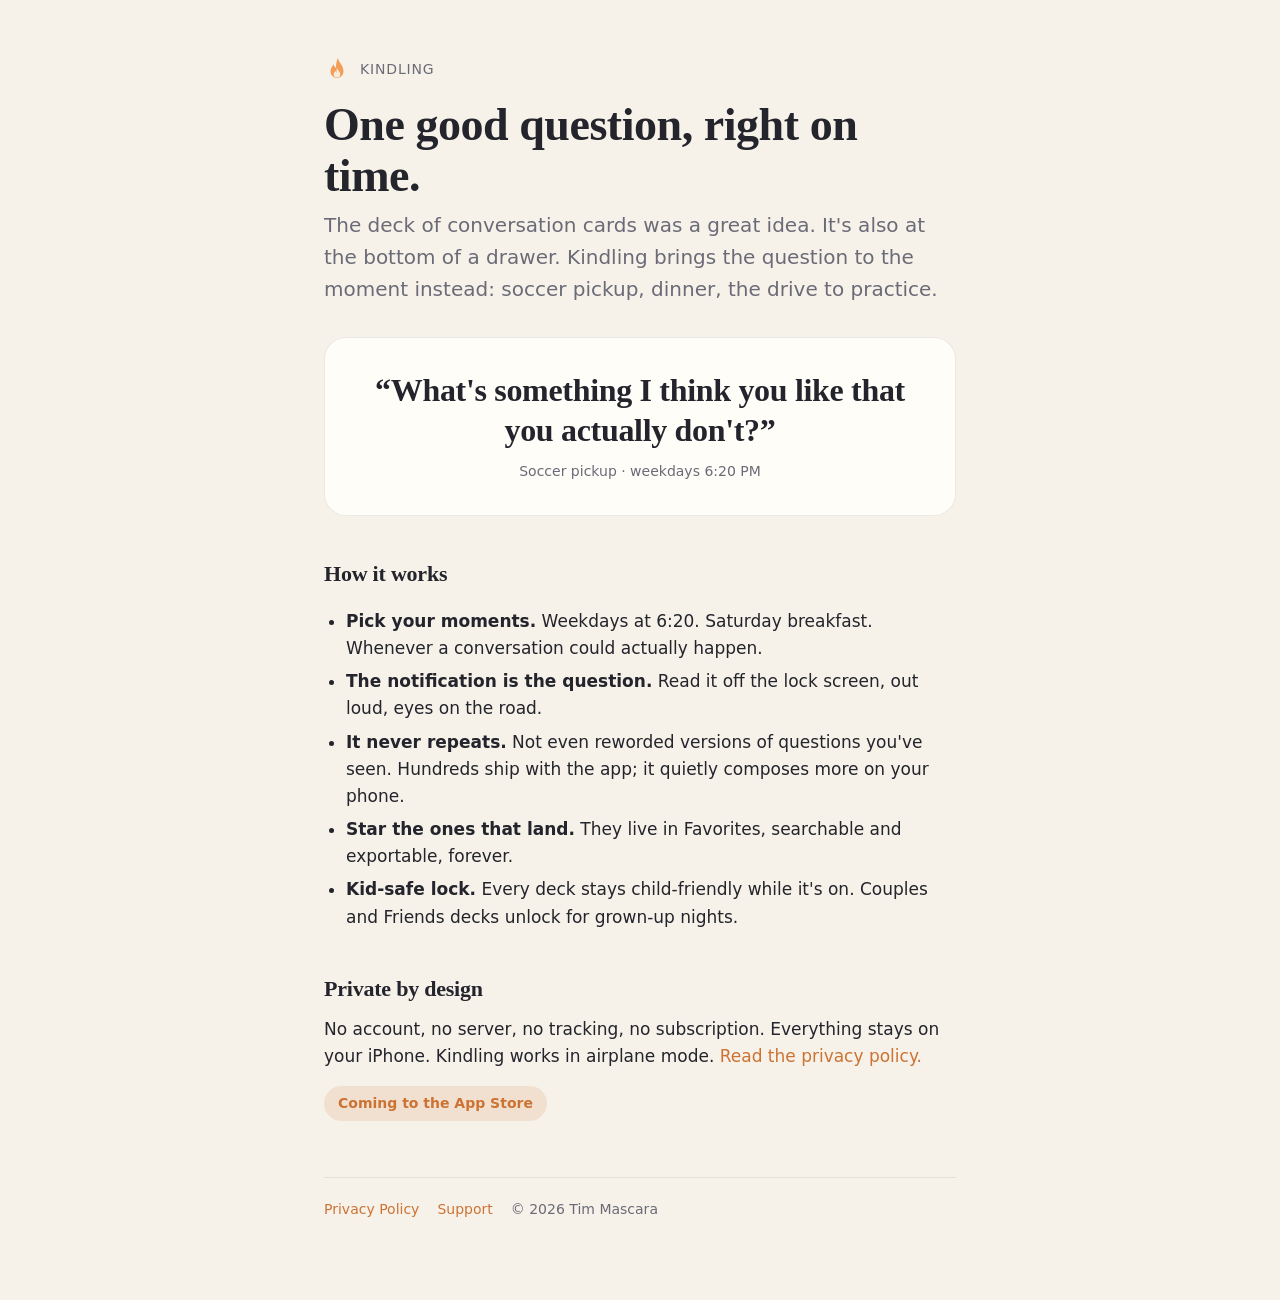
==== index.html @ 1b10a24b "Add Kindling website: home, privacy policy, support, and GitHub Pages publishing Co-Authored-By: Cla" ====
<!doctype html><html lang="en"><head><meta charset="utf-8"><meta name="viewport" content="width=device-width,initial-scale=1">
<title>Kindling — one good question, on time</title>
<meta name="description" content="Kindling is an iPhone app that delivers one great conversation question to your lock screen at the moment the conversation can actually happen.">
<link rel="stylesheet" href="style.css"></head><body><main>
<div class="brand"><svg class="flame" viewBox="0 0 64 64" aria-hidden="true"><path fill="#f29e59" d="M34 4c2 12 14 18 14 34a16 16 0 0 1-32 0c0-9 5-13 8-18 1 6 3 8 6 9-2-9 2-18 4-25z"/><path fill="#f7ecd9" d="M32 30c3 6 8 9 8 15a8 8 0 0 1-16 0c0-4 2-6 4-9 .5 3 1.5 4 3 5-1-4 0-8 1-11z"/></svg> Kindling</div>
<h1>One good question, right on time.</h1>
<p class="lede">The deck of conversation cards was a great idea. It's also at the bottom of a drawer. Kindling brings the question to the moment instead: soccer pickup, dinner, the drive to practice.</p>
<div class="card"><p class="q">“What's something I think you like that you actually don't?”</p><p class="sub">Soccer pickup · weekdays 6:20 PM</p></div>
<h2>How it works</h2>
<ul>
<li><strong>Pick your moments.</strong> Weekdays at 6:20. Saturday breakfast. Whenever a conversation could actually happen.</li>
<li><strong>The notification is the question.</strong> Read it off the lock screen, out loud, eyes on the road.</li>
<li><strong>It never repeats.</strong> Not even reworded versions of questions you've seen. Hundreds ship with the app; it quietly composes more on your phone.</li>
<li><strong>Star the ones that land.</strong> They live in Favorites, searchable and exportable, forever.</li>
<li><strong>Kid-safe lock.</strong> Every deck stays child-friendly while it's on. Couples and Friends decks unlock for grown-up nights.</li>
</ul>
<h2>Private by design</h2>
<p>No account, no server, no tracking, no subscription. Everything stays on your iPhone. Kindling works in airplane mode. <a href="privacy.html">Read the privacy policy.</a></p>
<p><span class="pill">Coming to the App Store</span></p>
<footer><a href="privacy.html">Privacy Policy</a><a href="support.html">Support</a><span>© 2026 Tim Mascara</span></footer>
</main></body></html>
---- style.css ----
:root{--bg:#f7f2e9;--surface:#fffdf8;--ink:#23242c;--ink2:#6b6b78;--ember:#cc7333;--ember-soft:rgba(204,115,51,.14);--hair:rgba(0,0,0,.08)}
@media (prefers-color-scheme:dark){:root{--bg:#14151c;--surface:#20212b;--ink:#f2ede1;--ink2:#9ea0b2;--ember:#f29e59;--ember-soft:rgba(242,158,89,.16);--hair:rgba(255,255,255,.10)}}
*{box-sizing:border-box}html{color-scheme:light dark}
body{margin:0;background:var(--bg);color:var(--ink);font:17px/1.6 -apple-system,BlinkMacSystemFont,"SF Pro Text",Inter,system-ui,sans-serif;-webkit-font-smoothing:antialiased}
main{max-width:680px;margin:0 auto;padding:56px 24px 80px}
h1,h2,.q{font-family:"New York","Iowan Old Style",Georgia,serif;font-weight:600;letter-spacing:-.01em}
h1{font-size:clamp(34px,6vw,46px);line-height:1.1;margin:18px 0 8px}
h2{font-size:22px;margin:40px 0 10px}
p{margin:0 0 16px}a{color:var(--ember);text-decoration:none}a:hover{text-decoration:underline}
.brand{display:flex;align-items:center;gap:10px;color:var(--ink2);font-size:14px;letter-spacing:.06em;text-transform:uppercase}
.flame{width:26px;height:26px}
.lede{font-size:20px;color:var(--ink2)}
.card{background:var(--surface);border:1px solid var(--hair);border-radius:22px;padding:32px 28px;margin:32px 0}
.q{font-size:clamp(24px,4.4vw,32px);line-height:1.25;margin:0 0 10px;text-align:center}
.sub{text-align:center;color:var(--ink2);font-size:14px;margin:0}
ul{padding-left:22px}li{margin:6px 0}
.pill{display:inline-block;background:var(--ember-soft);color:var(--ember);border-radius:999px;padding:6px 14px;font-size:14px;font-weight:600}
footer{margin-top:56px;padding-top:20px;border-top:1px solid var(--hair);color:var(--ink2);font-size:14px;display:flex;gap:18px;flex-wrap:wrap}
.meta{color:var(--ink2);font-size:14px}
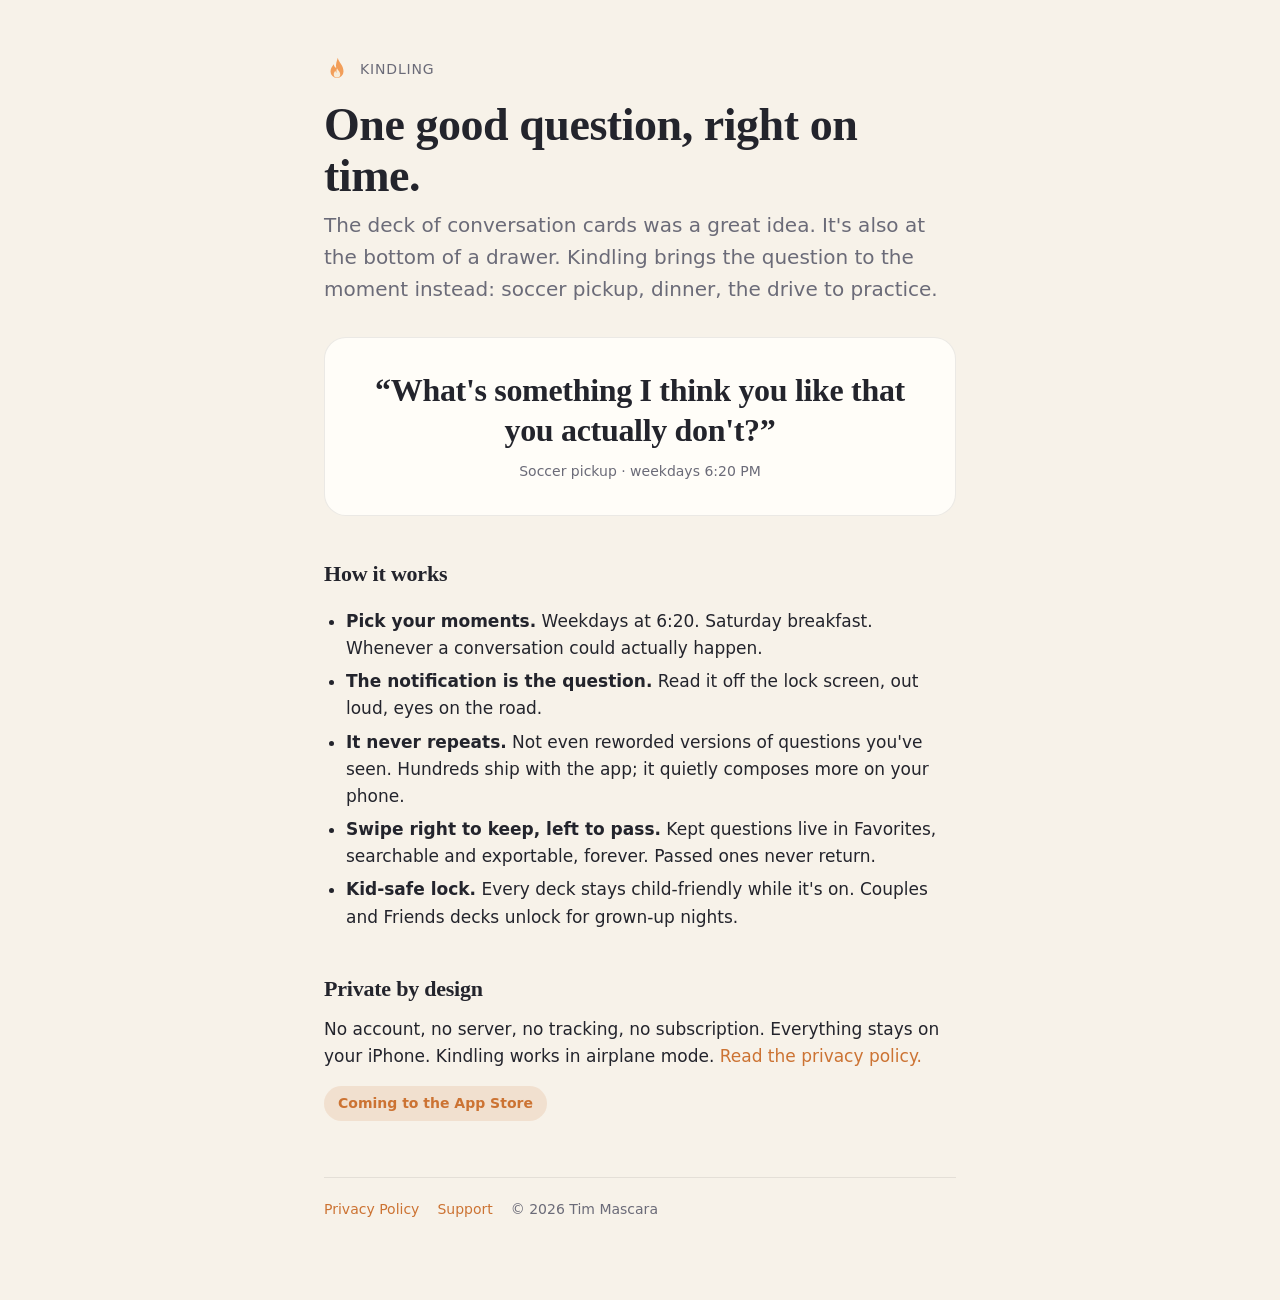
==== commit 3e1eaf8a: "Describe swiping on the home and support pages Co-Authored-By: Claude Fable 5.1 <noreply@anthropic.c" ====
--- a/index.html
+++ b/index.html
@@ -11,7 +11,7 @@
 <li><strong>Pick your moments.</strong> Weekdays at 6:20. Saturday breakfast. Whenever a conversation could actually happen.</li>
 <li><strong>The notification is the question.</strong> Read it off the lock screen, out loud, eyes on the road.</li>
 <li><strong>It never repeats.</strong> Not even reworded versions of questions you've seen. Hundreds ship with the app; it quietly composes more on your phone.</li>
-<li><strong>Star the ones that land.</strong> They live in Favorites, searchable and exportable, forever.</li>
+<li><strong>Swipe right to keep, left to pass.</strong> Kept questions live in Favorites, searchable and exportable, forever. Passed ones never return.</li>
 <li><strong>Kid-safe lock.</strong> Every deck stays child-friendly while it's on. Couples and Friends decks unlock for grown-up nights.</li>
 </ul>
 <h2>Private by design</h2>
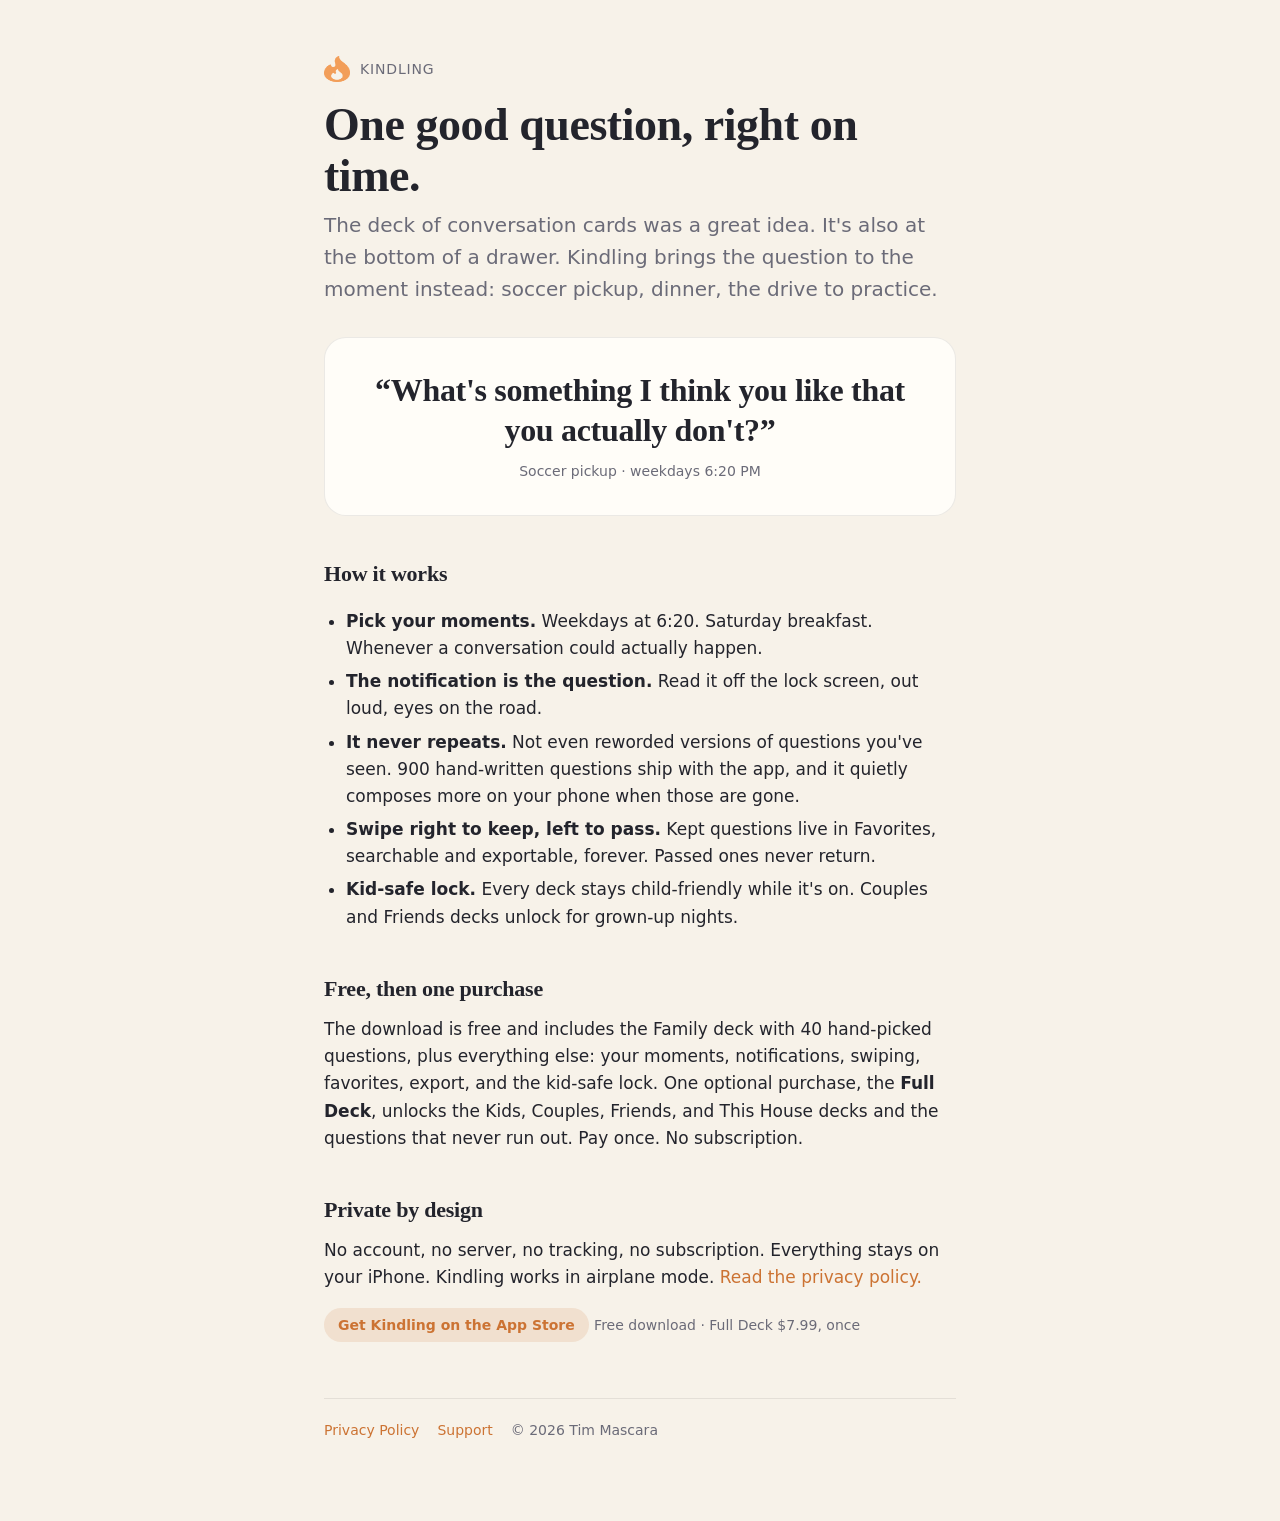
==== commit e7506f8b: "Match the app's flame, add pricing, App Store link, smart banner, and social preview - Brand flame i" ====
--- a/index.html
+++ b/index.html
@@ -1,8 +1,8 @@
 <!doctype html><html lang="en"><head><meta charset="utf-8"><meta name="viewport" content="width=device-width,initial-scale=1">
-<title>Kindling — one good question, on time</title>
-<meta name="description" content="Kindling is an iPhone app that delivers one great conversation question to your lock screen at the moment the conversation can actually happen.">
-<link rel="stylesheet" href="style.css"></head><body><main>
-<div class="brand"><svg class="flame" viewBox="0 0 64 64" aria-hidden="true"><path fill="#f29e59" d="M34 4c2 12 14 18 14 34a16 16 0 0 1-32 0c0-9 5-13 8-18 1 6 3 8 6 9-2-9 2-18 4-25z"/><path fill="#f7ecd9" d="M32 30c3 6 8 9 8 15a8 8 0 0 1-16 0c0-4 2-6 4-9 .5 3 1.5 4 3 5-1-4 0-8 1-11z"/></svg> Kindling</div>
+<title>Kindling: Family Questions — conversation starters, on time</title>
+<meta name="description" content="Kindling is an iPhone app that delivers one great conversation question to your lock screen at the moment the conversation can actually happen. 900 hand-written questions for families, kids, couples, and friends. Free to download, one purchase, no subscription.">
+<link rel="icon" type="image/png" href="favicon.png"><link rel="apple-touch-icon" href="apple-touch-icon.png"><meta name="apple-itunes-app" content="app-id=6812940341"><meta property="og:title" content="Kindling: Family Questions"><meta property="og:description" content="One great conversation question, delivered to your lock screen at the moment it can actually happen. Never repeats. No account, no subscription."><meta property="og:image" content="https://timmascara.github.io/kindling-site/og-image.png"><meta property="og:url" content="https://timmascara.github.io/kindling-site/"><meta property="og:type" content="website"><meta name="twitter:card" content="summary_large_image"><link rel="stylesheet" href="style.css"></head><body><main>
+<div class="brand"><img class="flame" src="flame.png" alt="" width="26" height="26"> Kindling</div>
 <h1>One good question, right on time.</h1>
 <p class="lede">The deck of conversation cards was a great idea. It's also at the bottom of a drawer. Kindling brings the question to the moment instead: soccer pickup, dinner, the drive to practice.</p>
 <div class="card"><p class="q">“What's something I think you like that you actually don't?”</p><p class="sub">Soccer pickup · weekdays 6:20 PM</p></div>
@@ -10,12 +10,14 @@
 <ul>
 <li><strong>Pick your moments.</strong> Weekdays at 6:20. Saturday breakfast. Whenever a conversation could actually happen.</li>
 <li><strong>The notification is the question.</strong> Read it off the lock screen, out loud, eyes on the road.</li>
-<li><strong>It never repeats.</strong> Not even reworded versions of questions you've seen. Hundreds ship with the app; it quietly composes more on your phone.</li>
+<li><strong>It never repeats.</strong> Not even reworded versions of questions you've seen. 900 hand-written questions ship with the app, and it quietly composes more on your phone when those are gone.</li>
 <li><strong>Swipe right to keep, left to pass.</strong> Kept questions live in Favorites, searchable and exportable, forever. Passed ones never return.</li>
 <li><strong>Kid-safe lock.</strong> Every deck stays child-friendly while it's on. Couples and Friends decks unlock for grown-up nights.</li>
 </ul>
+<h2>Free, then one purchase</h2>
+<p>The download is free and includes the Family deck with 40 hand-picked questions, plus everything else: your moments, notifications, swiping, favorites, export, and the kid-safe lock. One optional purchase, the <strong>Full Deck</strong>, unlocks the Kids, Couples, Friends, and This House decks and the questions that never run out. Pay once. No subscription.</p>
 <h2>Private by design</h2>
 <p>No account, no server, no tracking, no subscription. Everything stays on your iPhone. Kindling works in airplane mode. <a href="privacy.html">Read the privacy policy.</a></p>
-<p><span class="pill">Coming to the App Store</span></p>
+<p><a class="pill" href="https://apps.apple.com/app/id6812940341">Get Kindling on the App Store</a> <span class="meta">Free download · Full Deck $7.99, once</span></p>
 <footer><a href="privacy.html">Privacy Policy</a><a href="support.html">Support</a><span>© 2026 Tim Mascara</span></footer>
 </main></body></html>
--- a/style.css
+++ b/style.css
@@ -14,6 +14,6 @@
 .q{font-size:clamp(24px,4.4vw,32px);line-height:1.25;margin:0 0 10px;text-align:center}
 .sub{text-align:center;color:var(--ink2);font-size:14px;margin:0}
 ul{padding-left:22px}li{margin:6px 0}
-.pill{display:inline-block;background:var(--ember-soft);color:var(--ember);border-radius:999px;padding:6px 14px;font-size:14px;font-weight:600}
+a.pill:hover{text-decoration:none;filter:brightness(1.08)}.pill{display:inline-block;background:var(--ember-soft);color:var(--ember);border-radius:999px;padding:6px 14px;font-size:14px;font-weight:600}
 footer{margin-top:56px;padding-top:20px;border-top:1px solid var(--hair);color:var(--ink2);font-size:14px;display:flex;gap:18px;flex-wrap:wrap}
 .meta{color:var(--ink2);font-size:14px}
